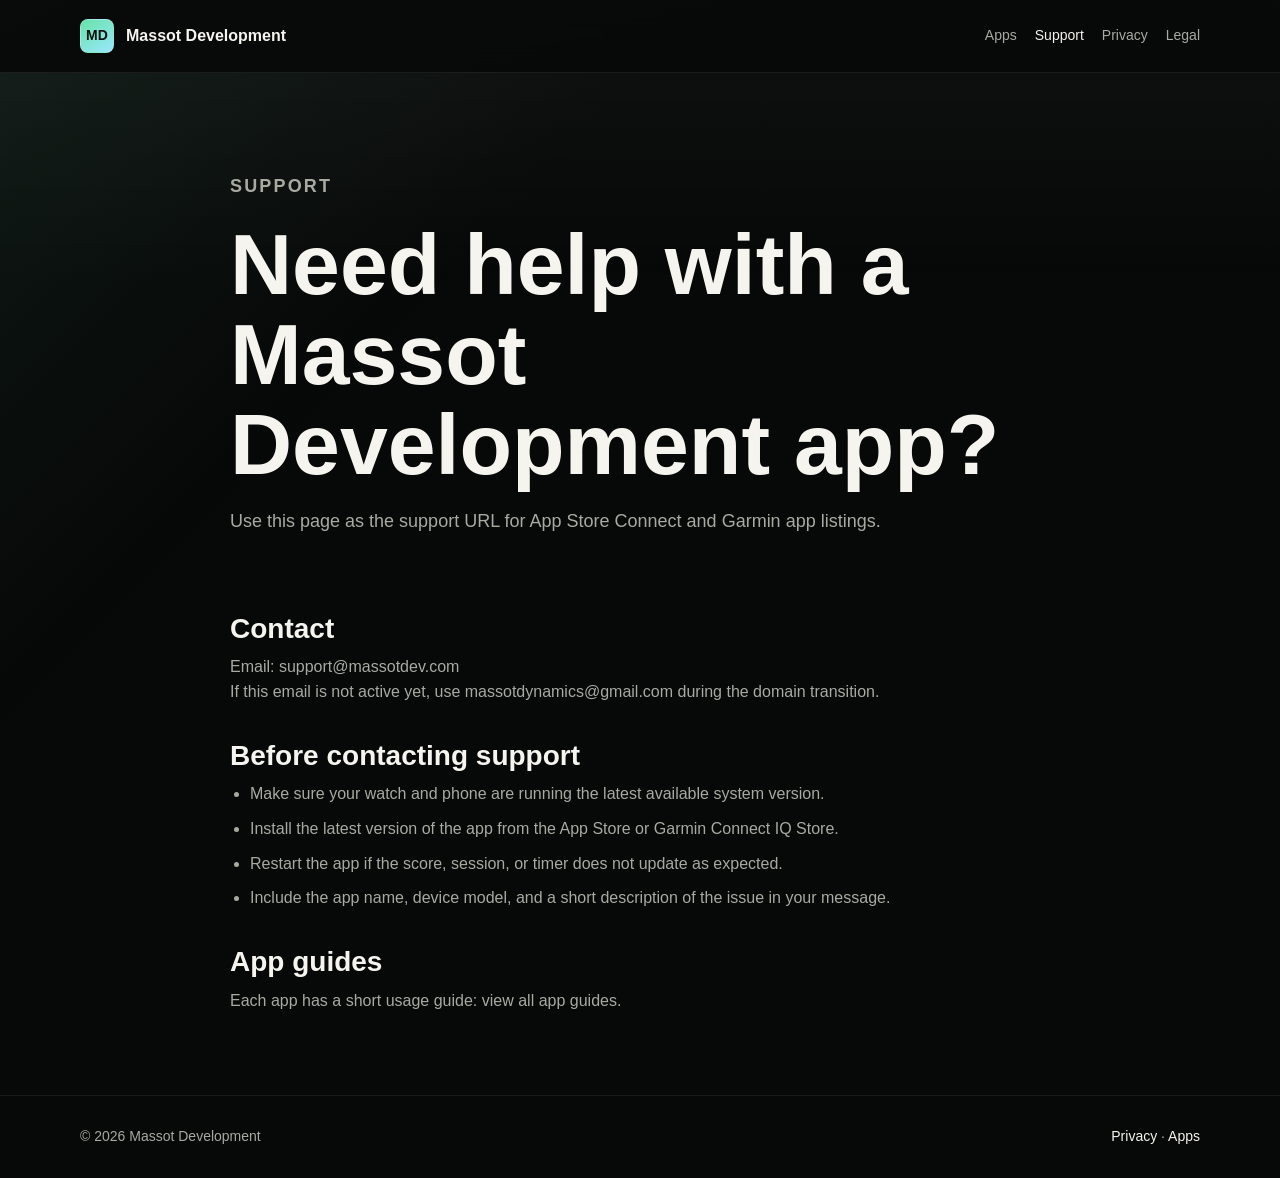
==== support.html @ 5ced01f3 "Add support page" ====
<!doctype html>
<html lang="en">
<head>
  <meta charset="utf-8">
  <meta name="viewport" content="width=device-width, initial-scale=1">
  <title>Support - Massot Development</title>
  <meta name="description" content="Support for Massot Development apps.">
  <link rel="stylesheet" href="/styles.css">
</head>
<body>
  <div class="page">
    <header class="header">
      <nav class="nav" aria-label="Main navigation">
        <a class="brand" href="/"><span class="brand-mark">MD</span><span>Massot Development</span></a>
        <div class="nav-links">
          <a href="/apps.html">Apps</a>
          <a aria-current="page" href="/support.html">Support</a>
          <a href="/privacy.html">Privacy</a>
          <a href="/legal.html">Legal</a>
        </div>
      </nav>
    </header>

    <main class="shell legal">
      <div class="page-title">
        <p class="kicker">Support</p>
        <h1>Need help with a Massot Development app?</h1>
        <p>Use this page as the support URL for App Store Connect and Garmin app listings.</p>
      </div>

      <h2>Contact</h2>
      <p>Email: <a href="mailto:support@massotdev.com">support@massotdev.com</a></p>
      <p>If this email is not active yet, use <a href="mailto:massotdynamics@gmail.com">massotdynamics@gmail.com</a> during the domain transition.</p>

      <h2>Before contacting support</h2>
      <ul class="list">
        <li>Make sure your watch and phone are running the latest available system version.</li>
        <li>Install the latest version of the app from the App Store or Garmin Connect IQ Store.</li>
        <li>Restart the app if the score, session, or timer does not update as expected.</li>
        <li>Include the app name, device model, and a short description of the issue in your message.</li>
      </ul>

      <h2>App guides</h2>
      <p>Each app has a short usage guide: <a href="/apps.html">view all app guides</a>.</p>
    </main>

    <footer class="footer"><div class="footer-inner"><span>© 2026 Massot Development</span><span><a href="/privacy.html">Privacy</a> · <a href="/apps.html">Apps</a></span></div></footer>
  </div>
</body>
</html>
---- styles.css ----
:root {
  color-scheme: dark;
  --bg: #070808;
  --panel: #101312;
  --panel-2: #151817;
  --text: #f5f4ee;
  --muted: #a8aaa2;
  --line: #2a2f2b;
  --accent: #66e3a6;
  --accent-2: #9be7ff;
  --warn: #ffc56d;
  --radius: 8px;
}

* {
  box-sizing: border-box;
}

html {
  scroll-behavior: smooth;
}

body {
  margin: 0;
  background: var(--bg);
  color: var(--text);
  font-family: -apple-system, BlinkMacSystemFont, "Segoe UI", Roboto, Helvetica, Arial, sans-serif;
  line-height: 1.55;
}

body::before {
  content: "";
  position: fixed;
  inset: 0;
  pointer-events: none;
  background:
    linear-gradient(135deg, rgba(102, 227, 166, 0.08), transparent 34%),
    linear-gradient(180deg, rgba(255, 255, 255, 0.04), transparent 32%);
}

a {
  color: inherit;
  text-decoration: none;
}

p {
  margin: 0;
}

.page {
  min-height: 100vh;
  position: relative;
}

.header {
  position: sticky;
  top: 0;
  z-index: 10;
  border-bottom: 1px solid rgba(255, 255, 255, 0.08);
  background: rgba(7, 8, 8, 0.88);
  backdrop-filter: blur(16px);
}

.nav {
  width: min(1120px, calc(100% - 32px));
  margin: 0 auto;
  min-height: 72px;
  display: flex;
  align-items: center;
  justify-content: space-between;
  gap: 24px;
}

.brand {
  display: inline-flex;
  align-items: center;
  gap: 12px;
  font-weight: 700;
  letter-spacing: 0;
}

.brand-mark {
  width: 34px;
  height: 34px;
  border: 1px solid rgba(255, 255, 255, 0.16);
  border-radius: 8px;
  display: grid;
  place-items: center;
  color: #08100d;
  background: linear-gradient(145deg, var(--accent), var(--accent-2));
  font-size: 14px;
  font-weight: 800;
}

.nav-links {
  display: flex;
  align-items: center;
  gap: 18px;
  color: var(--muted);
  font-size: 14px;
}

.nav-links a:hover,
.nav-links a[aria-current="page"] {
  color: var(--text);
}

.shell {
  width: min(1120px, calc(100% - 32px));
  margin: 0 auto;
}

.hero {
  min-height: calc(100vh - 72px);
  display: grid;
  grid-template-columns: minmax(0, 1.05fr) minmax(300px, 0.75fr);
  align-items: center;
  gap: 56px;
  padding: 64px 0 48px;
}

.kicker {
  color: var(--accent);
  font-size: 13px;
  font-weight: 700;
  letter-spacing: 0.12em;
  text-transform: uppercase;
  margin-bottom: 18px;
}

h1,
h2,
h3 {
  line-height: 1.05;
  margin: 0;
  letter-spacing: 0;
}

h1 {
  max-width: 780px;
  font-size: clamp(42px, 8vw, 86px);
}

h2 {
  font-size: clamp(30px, 4vw, 48px);
}

h3 {
  font-size: 22px;
}

.lead {
  max-width: 650px;
  margin-top: 24px;
  color: var(--muted);
  font-size: 19px;
}

.actions {
  display: flex;
  flex-wrap: wrap;
  gap: 12px;
  margin-top: 34px;
}

.button {
  min-height: 46px;
  display: inline-flex;
  align-items: center;
  justify-content: center;
  border-radius: 8px;
  padding: 0 18px;
  font-weight: 700;
  border: 1px solid rgba(255, 255, 255, 0.16);
  background: var(--text);
  color: #07100b;
}

.button.secondary {
  background: transparent;
  color: var(--text);
}

.device-board {
  min-height: 520px;
  display: grid;
  place-items: center;
}

.watch-stack {
  width: min(360px, 100%);
  aspect-ratio: 0.72;
  position: relative;
}

.watch,
.phone {
  position: absolute;
  border: 1px solid rgba(255, 255, 255, 0.14);
  background: #0c0f0e;
  box-shadow: 0 24px 80px rgba(0, 0, 0, 0.5);
}

.watch {
  width: 68%;
  aspect-ratio: 0.78;
  border-radius: 42px;
  left: 0;
  top: 42px;
  padding: 18px;
}

.phone {
  width: 48%;
  aspect-ratio: 0.48;
  border-radius: 34px;
  right: 0;
  bottom: 0;
  padding: 14px;
}

.screen {
  width: 100%;
  height: 100%;
  border-radius: 28px;
  background: linear-gradient(160deg, #0f1412, #18221d);
  border: 1px solid rgba(255, 255, 255, 0.08);
  padding: 18px;
  display: flex;
  flex-direction: column;
  justify-content: space-between;
}

.phone .screen {
  border-radius: 24px;
  padding: 16px 12px;
}

.score {
  font-size: 56px;
  font-weight: 800;
  line-height: 1;
}

.micro-label {
  color: var(--muted);
  font-size: 12px;
  text-transform: uppercase;
  letter-spacing: 0.1em;
}

.stat-row {
  display: flex;
  justify-content: space-between;
  gap: 10px;
  color: var(--accent);
  font-weight: 800;
}

section {
  padding: 72px 0;
  border-top: 1px solid rgba(255, 255, 255, 0.08);
}

.section-head {
  max-width: 720px;
  margin-bottom: 32px;
}

.section-head p {
  margin-top: 14px;
  color: var(--muted);
  font-size: 17px;
}

.grid {
  display: grid;
  grid-template-columns: repeat(4, minmax(0, 1fr));
  gap: 16px;
}

.card {
  min-height: 230px;
  border: 1px solid var(--line);
  border-radius: var(--radius);
  background: rgba(16, 19, 18, 0.72);
  padding: 22px;
  display: flex;
  flex-direction: column;
  justify-content: space-between;
}

.card p,
.text-block p,
.legal p,
.legal li {
  color: var(--muted);
}

.app-icon {
  width: 44px;
  height: 44px;
  border-radius: 8px;
  display: grid;
  place-items: center;
  color: #07100b;
  font-weight: 900;
  background: linear-gradient(145deg, var(--accent), var(--warn));
  margin-bottom: 24px;
}

.card-link {
  margin-top: 22px;
  color: var(--accent);
  font-weight: 700;
}

.two-col {
  display: grid;
  grid-template-columns: 0.9fr 1.1fr;
  gap: 42px;
  align-items: start;
}

.text-block {
  display: grid;
  gap: 18px;
}

.list {
  margin: 0;
  padding-left: 20px;
  color: var(--muted);
}

.list li + li {
  margin-top: 10px;
}

.page-title {
  padding: 82px 0 42px;
}

.page-title p {
  max-width: 760px;
  margin-top: 18px;
  color: var(--muted);
  font-size: 18px;
}

.legal {
  max-width: 820px;
  padding-bottom: 82px;
}

.legal h2 {
  font-size: 28px;
  margin-top: 36px;
  margin-bottom: 12px;
}

.legal ul {
  margin-top: 12px;
}

.footer {
  border-top: 1px solid rgba(255, 255, 255, 0.08);
  color: var(--muted);
  padding: 30px 0;
}

.footer-inner {
  width: min(1120px, calc(100% - 32px));
  margin: 0 auto;
  display: flex;
  justify-content: space-between;
  gap: 18px;
  flex-wrap: wrap;
  font-size: 14px;
}

.footer a {
  color: var(--text);
}

@media (max-width: 900px) {
  .hero,
  .two-col {
    grid-template-columns: 1fr;
  }

  .hero {
    min-height: auto;
    padding-top: 56px;
  }

  .device-board {
    min-height: 420px;
  }

  .grid {
    grid-template-columns: repeat(2, minmax(0, 1fr));
  }
}

@media (max-width: 640px) {
  .nav {
    align-items: flex-start;
    flex-direction: column;
    padding: 16px 0;
    gap: 14px;
  }

  .nav-links {
    width: 100%;
    overflow-x: auto;
    padding-bottom: 4px;
  }

  h1 {
    font-size: 44px;
  }

  .lead {
    font-size: 17px;
  }

  .grid {
    grid-template-columns: 1fr;
  }

  section {
    padding: 52px 0;
  }
}
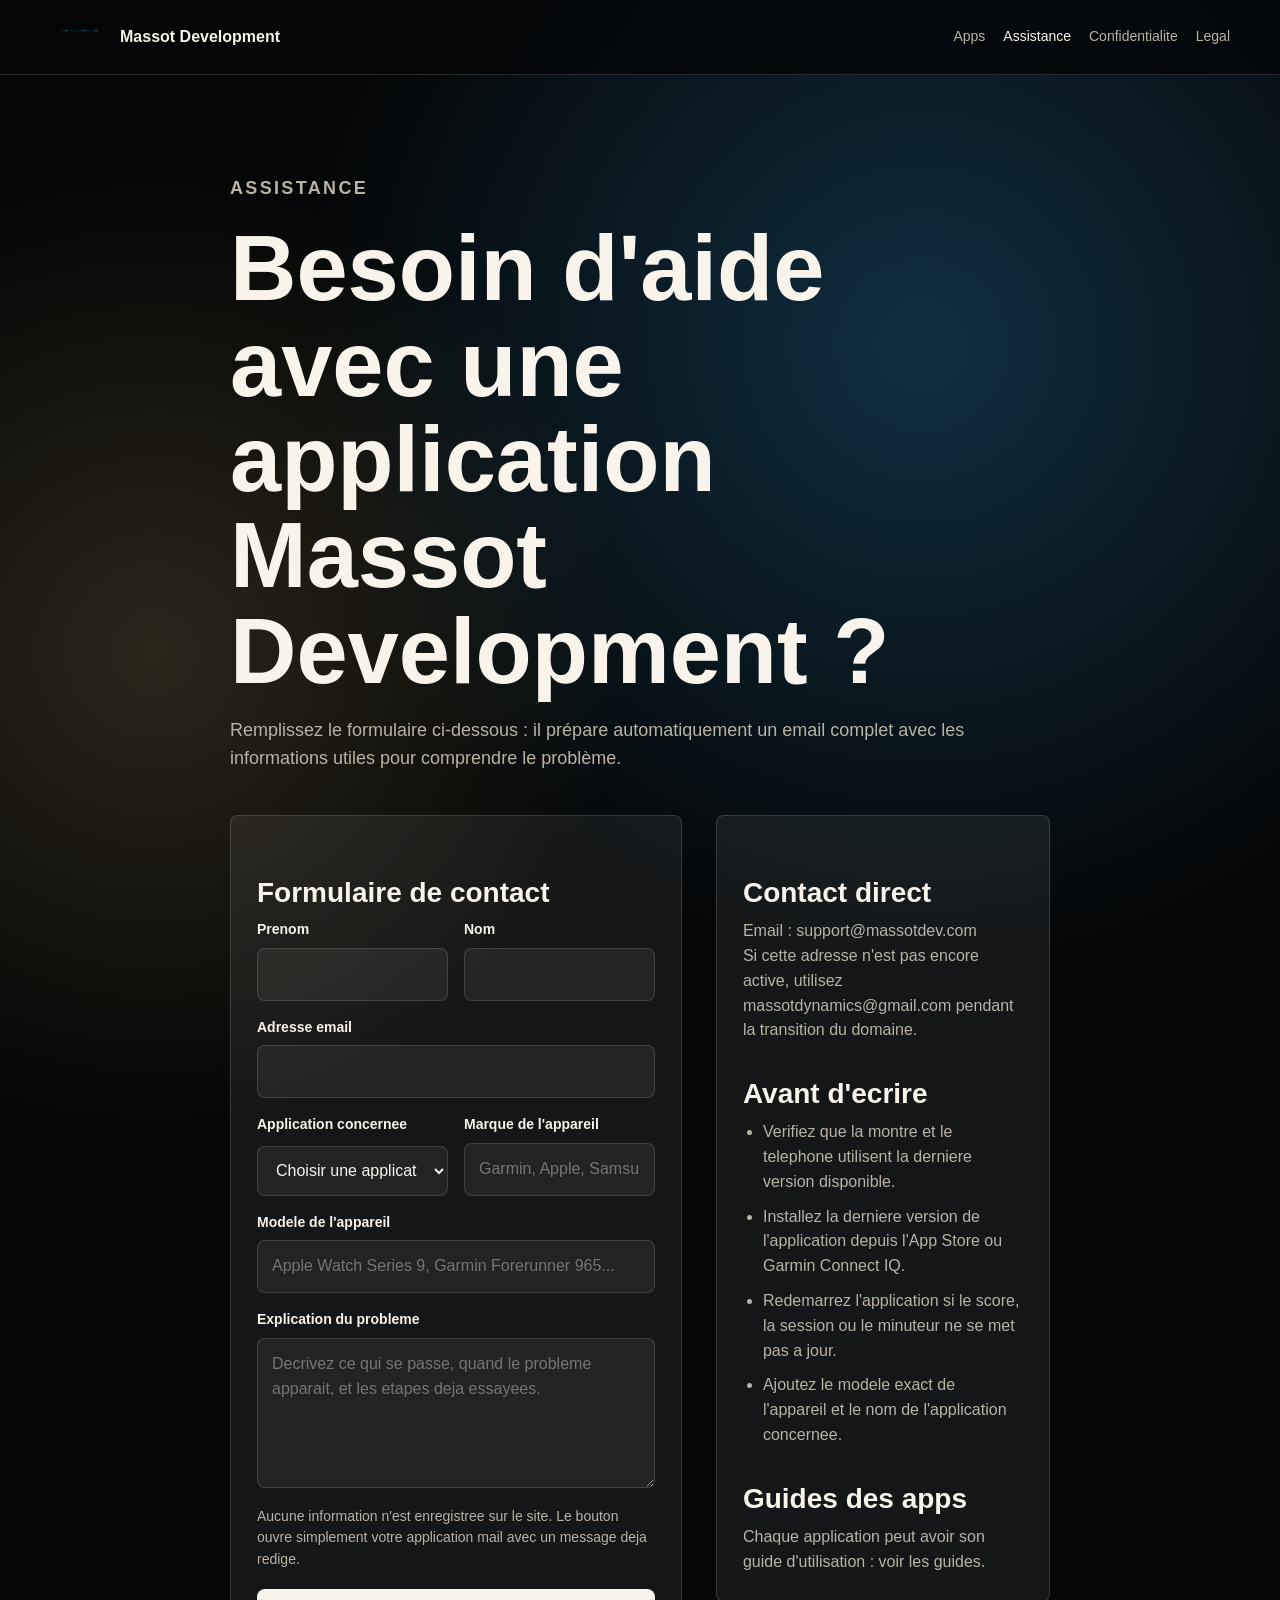
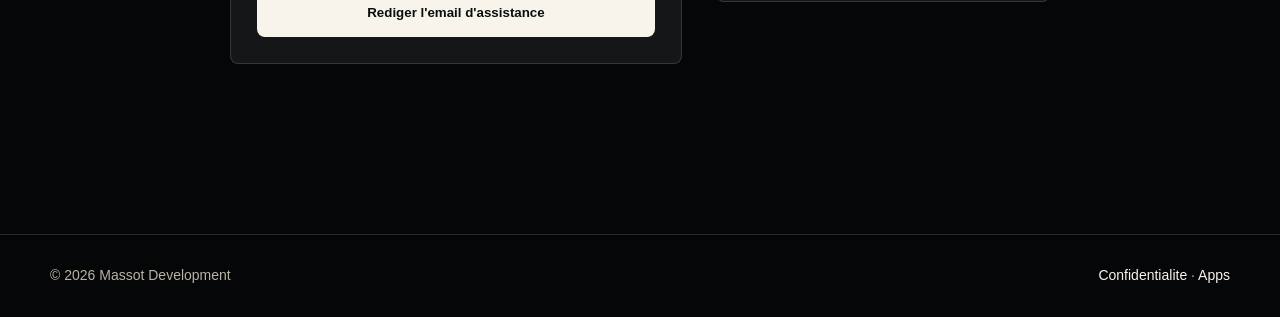
==== commit 02fc3fef: "Add support contact form" ====
--- a/support.html
+++ b/support.html
@@ -1,21 +1,39 @@
 <!doctype html>
-<html lang="en">
+<html lang="fr">
 <head>
   <meta charset="utf-8">
   <meta name="viewport" content="width=device-width, initial-scale=1">
-  <title>Support - Massot Development</title>
-  <meta name="description" content="Support for Massot Development apps.">
+  <title>Assistance - Massot Development</title>
+  <meta name="description" content="Assistance pour les applications Massot Development.">
   <link rel="stylesheet" href="/styles.css">
+  <style>
+    .support-layout { display: grid; grid-template-columns: minmax(0, 1.15fr) minmax(280px, .85fr); gap: 34px; align-items: start; padding-bottom: 88px; }
+    .support-card { border: 1px solid var(--line); border-radius: var(--radius); background: var(--panel); padding: 26px; }
+    .support-form { display: grid; gap: 18px; }
+    .form-grid { display: grid; grid-template-columns: repeat(2, minmax(0, 1fr)); gap: 16px; }
+    .form-field { display: grid; gap: 7px; }
+    .form-field.full { grid-column: 1 / -1; }
+    .form-field label { color: var(--text); font-size: 14px; font-weight: 800; }
+    .form-field input, .form-field select, .form-field textarea { width: 100%; border: 1px solid var(--line); border-radius: 8px; background: rgba(255,255,255,.06); color: var(--text); font: inherit; padding: 13px 14px; outline: none; }
+    .form-field select option { color: #111; }
+    .form-field textarea { min-height: 150px; resize: vertical; }
+    .form-field input:focus, .form-field select:focus, .form-field textarea:focus { border-color: var(--gold); box-shadow: 0 0 0 3px rgba(212,180,107,.18); }
+    .form-note { color: var(--muted); font-size: 14px; }
+    .generated-mail { display: none; margin-top: 18px; border: 1px solid var(--line); border-radius: 8px; background: rgba(255,255,255,.045); padding: 16px; }
+    .generated-mail.is-visible { display: block; }
+    .generated-mail textarea { width: 100%; min-height: 180px; margin-top: 10px; border: 1px solid var(--line); border-radius: 8px; background: rgba(0,0,0,.22); color: var(--text); font: inherit; padding: 12px; }
+    @media (max-width: 860px) { .support-layout, .form-grid { grid-template-columns: 1fr; } .form-field.full { grid-column: auto; } }
+  </style>
 </head>
 <body>
   <div class="page">
     <header class="header">
-      <nav class="nav" aria-label="Main navigation">
+      <nav class="nav" aria-label="Navigation principale">
         <a class="brand" href="/"><span class="brand-mark">MD</span><span>Massot Development</span></a>
         <div class="nav-links">
           <a href="/apps.html">Apps</a>
-          <a aria-current="page" href="/support.html">Support</a>
-          <a href="/privacy.html">Privacy</a>
+          <a aria-current="page" href="/support.html">Assistance</a>
+          <a href="/privacy.html">Confidentialite</a>
           <a href="/legal.html">Legal</a>
         </div>
       </nav>
@@ -23,28 +41,127 @@
 
     <main class="shell legal">
       <div class="page-title">
-        <p class="kicker">Support</p>
-        <h1>Need help with a Massot Development app?</h1>
-        <p>Use this page as the support URL for App Store Connect and Garmin app listings.</p>
+        <p class="kicker">Assistance</p>
+        <h1>Besoin d'aide avec une application Massot Development ?</h1>
+        <p>Remplissez le formulaire ci-dessous : il prépare automatiquement un email complet avec les informations utiles pour comprendre le problème.</p>
       </div>
 
-      <h2>Contact</h2>
-      <p>Email: <a href="mailto:support@massotdev.com">support@massotdev.com</a></p>
-      <p>If this email is not active yet, use <a href="mailto:massotdynamics@gmail.com">massotdynamics@gmail.com</a> during the domain transition.</p>
+      <div class="support-layout">
+        <section class="support-card" aria-labelledby="contact-form-title">
+          <h2 id="contact-form-title">Formulaire de contact</h2>
+          <form class="support-form" id="support-form">
+            <div class="form-grid">
+              <div class="form-field">
+                <label for="first-name">Prenom</label>
+                <input id="first-name" name="firstName" autocomplete="given-name" required>
+              </div>
+              <div class="form-field">
+                <label for="last-name">Nom</label>
+                <input id="last-name" name="lastName" autocomplete="family-name" required>
+              </div>
+              <div class="form-field full">
+                <label for="email">Adresse email</label>
+                <input id="email" name="email" type="email" autocomplete="email" required>
+              </div>
+              <div class="form-field">
+                <label for="app-name">Application concernee</label>
+                <select id="app-name" name="appName" required>
+                  <option value="">Choisir une application</option>
+                  <option>Padel Score</option>
+                  <option>Score</option>
+                  <option>Serenity</option>
+                  <option>Hyrox Partner</option>
+                  <option>Autre application Massot Development</option>
+                </select>
+              </div>
+              <div class="form-field">
+                <label for="device-brand">Marque de l'appareil</label>
+                <input id="device-brand" name="deviceBrand" placeholder="Garmin, Apple, Samsung..." required>
+              </div>
+              <div class="form-field full">
+                <label for="device-model">Modele de l'appareil</label>
+                <input id="device-model" name="deviceModel" placeholder="Apple Watch Series 9, Garmin Forerunner 965..." required>
+              </div>
+              <div class="form-field full">
+                <label for="issue">Explication du probleme</label>
+                <textarea id="issue" name="issue" placeholder="Decrivez ce qui se passe, quand le probleme apparait, et les etapes deja essayees." required></textarea>
+              </div>
+            </div>
+            <p class="form-note">Aucune information n'est enregistree sur le site. Le bouton ouvre simplement votre application mail avec un message deja redige.</p>
+            <button class="button primary" type="submit">Rediger l'email d'assistance</button>
+          </form>
 
-      <h2>Before contacting support</h2>
-      <ul class="list">
-        <li>Make sure your watch and phone are running the latest available system version.</li>
-        <li>Install the latest version of the app from the App Store or Garmin Connect IQ Store.</li>
-        <li>Restart the app if the score, session, or timer does not update as expected.</li>
-        <li>Include the app name, device model, and a short description of the issue in your message.</li>
-      </ul>
+          <div class="generated-mail" id="generated-mail" aria-live="polite">
+            <strong>Email prepare</strong>
+            <p class="form-note">Si votre application mail ne s'ouvre pas automatiquement, copiez le texte ci-dessous et envoyez-le a support@massotdev.com.</p>
+            <textarea id="generated-body" readonly></textarea>
+          </div>
+        </section>
 
-      <h2>App guides</h2>
-      <p>Each app has a short usage guide: <a href="/apps.html">view all app guides</a>.</p>
+        <aside class="support-card">
+          <h2>Contact direct</h2>
+          <p>Email : <a href="mailto:support@massotdev.com">support@massotdev.com</a></p>
+          <p>Si cette adresse n'est pas encore active, utilisez <a href="mailto:massotdynamics@gmail.com">massotdynamics@gmail.com</a> pendant la transition du domaine.</p>
+
+          <h2>Avant d'ecrire</h2>
+          <ul class="list">
+            <li>Verifiez que la montre et le telephone utilisent la derniere version disponible.</li>
+            <li>Installez la derniere version de l'application depuis l'App Store ou Garmin Connect IQ.</li>
+            <li>Redemarrez l'application si le score, la session ou le minuteur ne se met pas a jour.</li>
+            <li>Ajoutez le modele exact de l'appareil et le nom de l'application concernee.</li>
+          </ul>
+
+          <h2>Guides des apps</h2>
+          <p>Chaque application peut avoir son guide d'utilisation : <a href="/apps.html">voir les guides</a>.</p>
+        </aside>
+      </div>
     </main>
 
-    <footer class="footer"><div class="footer-inner"><span>© 2026 Massot Development</span><span><a href="/privacy.html">Privacy</a> · <a href="/apps.html">Apps</a></span></div></footer>
+    <footer class="footer"><div class="footer-inner"><span>© 2026 Massot Development</span><span><a href="/privacy.html">Confidentialite</a> · <a href="/apps.html">Apps</a></span></div></footer>
   </div>
+
+  <script>
+    const form = document.getElementById('support-form');
+    const generatedMail = document.getElementById('generated-mail');
+    const generatedBody = document.getElementById('generated-body');
+
+    form.addEventListener('submit', (event) => {
+      event.preventDefault();
+      const data = new FormData(form);
+      const firstName = data.get('firstName').trim();
+      const lastName = data.get('lastName').trim();
+      const email = data.get('email').trim();
+      const appName = data.get('appName').trim();
+      const deviceBrand = data.get('deviceBrand').trim();
+      const deviceModel = data.get('deviceModel').trim();
+      const issue = data.get('issue').trim();
+
+      const subject = `Demande d'assistance - ${appName} - ${deviceBrand} ${deviceModel}`;
+      const body = [
+        'Bonjour Massot Development,',
+        '',
+        "Je vous contacte au sujet d'un probleme rencontre avec une application.",
+        '',
+        `Prenom : ${firstName}`,
+        `Nom : ${lastName}`,
+        `Adresse email : ${email}`,
+        `Application concernee : ${appName}`,
+        `Marque de l'appareil : ${deviceBrand}`,
+        `Modele de l'appareil : ${deviceModel}`,
+        '',
+        'Explication du probleme :',
+        issue,
+        '',
+        'Merci par avance pour votre aide.',
+        `${firstName} ${lastName}`
+      ].join('\n');
+
+      generatedBody.value = body;
+      generatedMail.classList.add('is-visible');
+
+      const mailto = `mailto:support@massotdev.com?subject=${encodeURIComponent(subject)}&body=${encodeURIComponent(body)}`;
+      window.location.href = mailto;
+    });
+  </script>
 </body>
 </html>
--- a/styles.css
+++ b/styles.css
@@ -1,435 +1,95 @@
 :root {
   color-scheme: dark;
-  --bg: #070808;
-  --panel: #101312;
-  --panel-2: #151817;
-  --text: #f5f4ee;
-  --muted: #a8aaa2;
-  --line: #2a2f2b;
-  --accent: #66e3a6;
-  --accent-2: #9be7ff;
-  --warn: #ffc56d;
+  --bg: #050607;
+  --bg-soft: #0c1114;
+  --panel: rgba(255, 255, 255, 0.065);
+  --panel-strong: rgba(255, 255, 255, 0.11);
+  --text: #f8f4eb;
+  --muted: #b9b3a6;
+  --line: rgba(255, 255, 255, 0.14);
+  --gold: #d4b46b;
+  --gold-soft: #f2dfaa;
+  --blue: #103552;
+  --blue-soft: #1a5574;
   --radius: 8px;
+  --logo: url("[data-uri]");
 }
-
-* {
-  box-sizing: border-box;
-}
-
-html {
-  scroll-behavior: smooth;
-}
-
+* { box-sizing: border-box; }
+html { scroll-behavior: smooth; }
 body {
   margin: 0;
-  background: var(--bg);
+  background: radial-gradient(circle at 72% 18%, rgba(25, 83, 116, .52), transparent 34%), radial-gradient(circle at 12% 34%, rgba(212, 180, 107, .18), transparent 28%), var(--bg);
   color: var(--text);
   font-family: -apple-system, BlinkMacSystemFont, "Segoe UI", Roboto, Helvetica, Arial, sans-serif;
   line-height: 1.55;
+  overflow-x: hidden;
 }
-
-body::before {
-  content: "";
-  position: fixed;
-  inset: 0;
-  pointer-events: none;
-  background:
-    linear-gradient(135deg, rgba(102, 227, 166, 0.08), transparent 34%),
-    linear-gradient(180deg, rgba(255, 255, 255, 0.04), transparent 32%);
-}
-
-a {
-  color: inherit;
-  text-decoration: none;
-}
-
-p {
-  margin: 0;
-}
-
-.page {
-  min-height: 100vh;
-  position: relative;
-}
-
-.header {
-  position: sticky;
-  top: 0;
-  z-index: 10;
-  border-bottom: 1px solid rgba(255, 255, 255, 0.08);
-  background: rgba(7, 8, 8, 0.88);
-  backdrop-filter: blur(16px);
-}
-
-.nav {
-  width: min(1120px, calc(100% - 32px));
-  margin: 0 auto;
-  min-height: 72px;
-  display: flex;
-  align-items: center;
-  justify-content: space-between;
-  gap: 24px;
-}
-
-.brand {
-  display: inline-flex;
-  align-items: center;
-  gap: 12px;
-  font-weight: 700;
-  letter-spacing: 0;
-}
-
-.brand-mark {
-  width: 34px;
-  height: 34px;
-  border: 1px solid rgba(255, 255, 255, 0.16);
-  border-radius: 8px;
-  display: grid;
-  place-items: center;
-  color: #08100d;
-  background: linear-gradient(145deg, var(--accent), var(--accent-2));
-  font-size: 14px;
-  font-weight: 800;
-}
-
-.nav-links {
-  display: flex;
-  align-items: center;
-  gap: 18px;
-  color: var(--muted);
-  font-size: 14px;
-}
-
-.nav-links a:hover,
-.nav-links a[aria-current="page"] {
-  color: var(--text);
-}
-
-.shell {
-  width: min(1120px, calc(100% - 32px));
-  margin: 0 auto;
-}
-
-.hero {
-  min-height: calc(100vh - 72px);
-  display: grid;
-  grid-template-columns: minmax(0, 1.05fr) minmax(300px, 0.75fr);
-  align-items: center;
-  gap: 56px;
-  padding: 64px 0 48px;
-}
-
-.kicker {
-  color: var(--accent);
-  font-size: 13px;
-  font-weight: 700;
-  letter-spacing: 0.12em;
-  text-transform: uppercase;
-  margin-bottom: 18px;
-}
-
-h1,
-h2,
-h3 {
-  line-height: 1.05;
-  margin: 0;
-  letter-spacing: 0;
-}
-
-h1 {
-  max-width: 780px;
-  font-size: clamp(42px, 8vw, 86px);
-}
-
-h2 {
-  font-size: clamp(30px, 4vw, 48px);
-}
-
-h3 {
-  font-size: 22px;
-}
-
-.lead {
-  max-width: 650px;
-  margin-top: 24px;
-  color: var(--muted);
-  font-size: 19px;
-}
-
-.actions {
-  display: flex;
-  flex-wrap: wrap;
-  gap: 12px;
-  margin-top: 34px;
-}
-
-.button {
-  min-height: 46px;
-  display: inline-flex;
-  align-items: center;
-  justify-content: center;
-  border-radius: 8px;
-  padding: 0 18px;
-  font-weight: 700;
-  border: 1px solid rgba(255, 255, 255, 0.16);
-  background: var(--text);
-  color: #07100b;
-}
-
-.button.secondary {
-  background: transparent;
-  color: var(--text);
-}
-
-.device-board {
-  min-height: 520px;
-  display: grid;
-  place-items: center;
-}
-
-.watch-stack {
-  width: min(360px, 100%);
-  aspect-ratio: 0.72;
-  position: relative;
-}
-
-.watch,
-.phone {
-  position: absolute;
-  border: 1px solid rgba(255, 255, 255, 0.14);
-  background: #0c0f0e;
-  box-shadow: 0 24px 80px rgba(0, 0, 0, 0.5);
-}
-
-.watch {
-  width: 68%;
-  aspect-ratio: 0.78;
-  border-radius: 42px;
-  left: 0;
-  top: 42px;
-  padding: 18px;
-}
-
-.phone {
-  width: 48%;
-  aspect-ratio: 0.48;
-  border-radius: 34px;
-  right: 0;
-  bottom: 0;
-  padding: 14px;
-}
-
-.screen {
-  width: 100%;
-  height: 100%;
-  border-radius: 28px;
-  background: linear-gradient(160deg, #0f1412, #18221d);
-  border: 1px solid rgba(255, 255, 255, 0.08);
-  padding: 18px;
-  display: flex;
-  flex-direction: column;
-  justify-content: space-between;
-}
-
-.phone .screen {
-  border-radius: 24px;
-  padding: 16px 12px;
-}
-
-.score {
-  font-size: 56px;
-  font-weight: 800;
-  line-height: 1;
-}
-
-.micro-label {
-  color: var(--muted);
-  font-size: 12px;
-  text-transform: uppercase;
-  letter-spacing: 0.1em;
-}
-
-.stat-row {
-  display: flex;
-  justify-content: space-between;
-  gap: 10px;
-  color: var(--accent);
-  font-weight: 800;
-}
-
-section {
-  padding: 72px 0;
-  border-top: 1px solid rgba(255, 255, 255, 0.08);
-}
-
-.section-head {
-  max-width: 720px;
-  margin-bottom: 32px;
-}
-
-.section-head p {
-  margin-top: 14px;
-  color: var(--muted);
-  font-size: 17px;
-}
-
-.grid {
-  display: grid;
-  grid-template-columns: repeat(4, minmax(0, 1fr));
-  gap: 16px;
-}
-
-.card {
-  min-height: 230px;
-  border: 1px solid var(--line);
-  border-radius: var(--radius);
-  background: rgba(16, 19, 18, 0.72);
-  padding: 22px;
-  display: flex;
-  flex-direction: column;
-  justify-content: space-between;
-}
-
-.card p,
-.text-block p,
-.legal p,
-.legal li {
-  color: var(--muted);
-}
-
-.app-icon {
-  width: 44px;
-  height: 44px;
-  border-radius: 8px;
-  display: grid;
-  place-items: center;
-  color: #07100b;
-  font-weight: 900;
-  background: linear-gradient(145deg, var(--accent), var(--warn));
-  margin-bottom: 24px;
-}
-
-.card-link {
-  margin-top: 22px;
-  color: var(--accent);
-  font-weight: 700;
-}
-
-.two-col {
-  display: grid;
-  grid-template-columns: 0.9fr 1.1fr;
-  gap: 42px;
-  align-items: start;
-}
-
-.text-block {
-  display: grid;
-  gap: 18px;
-}
-
-.list {
-  margin: 0;
-  padding-left: 20px;
-  color: var(--muted);
-}
-
-.list li + li {
-  margin-top: 10px;
-}
-
-.page-title {
-  padding: 82px 0 42px;
-}
-
-.page-title p {
-  max-width: 760px;
-  margin-top: 18px;
-  color: var(--muted);
-  font-size: 18px;
-}
-
-.legal {
-  max-width: 820px;
-  padding-bottom: 82px;
-}
-
-.legal h2 {
-  font-size: 28px;
-  margin-top: 36px;
-  margin-bottom: 12px;
-}
-
-.legal ul {
-  margin-top: 12px;
-}
-
-.footer {
-  border-top: 1px solid rgba(255, 255, 255, 0.08);
-  color: var(--muted);
-  padding: 30px 0;
-}
-
-.footer-inner {
-  width: min(1120px, calc(100% - 32px));
-  margin: 0 auto;
-  display: flex;
-  justify-content: space-between;
-  gap: 18px;
-  flex-wrap: wrap;
-  font-size: 14px;
-}
-
-.footer a {
-  color: var(--text);
-}
-
-@media (max-width: 900px) {
-  .hero,
-  .two-col {
-    grid-template-columns: 1fr;
-  }
-
-  .hero {
-    min-height: auto;
-    padding-top: 56px;
-  }
-
-  .device-board {
-    min-height: 420px;
-  }
-
-  .grid {
-    grid-template-columns: repeat(2, minmax(0, 1fr));
-  }
-}
-
-@media (max-width: 640px) {
-  .nav {
-    align-items: flex-start;
-    flex-direction: column;
-    padding: 16px 0;
-    gap: 14px;
-  }
-
-  .nav-links {
-    width: 100%;
-    overflow-x: auto;
-    padding-bottom: 4px;
-  }
-
-  h1 {
-    font-size: 44px;
-  }
-
-  .lead {
-    font-size: 17px;
-  }
-
-  .grid {
-    grid-template-columns: 1fr;
-  }
-
-  section {
-    padding: 52px 0;
-  }
-}
+a { color: inherit; text-decoration: none; }
+p { margin: 0; }
+.page { min-height: 100vh; position: relative; }
+.header { position: sticky; top: 0; z-index: 20; border-bottom: 1px solid var(--line); background: rgba(5, 6, 7, .78); backdrop-filter: blur(18px); }
+.nav { width: min(1180px, calc(100% - 32px)); margin: 0 auto; min-height: 74px; display: flex; align-items: center; justify-content: space-between; gap: 22px; }
+.brand { display: inline-flex; align-items: center; gap: 12px; font-weight: 800; letter-spacing: 0; }
+.brand-mark { width: 58px; height: 38px; display: block; flex: 0 0 auto; overflow: hidden; color: transparent; font-size: 0; background: var(--logo) center / contain no-repeat; filter: drop-shadow(0 8px 18px rgba(0,0,0,.45)); }
+.nav-links { display: flex; align-items: center; gap: 18px; color: var(--muted); font-size: 14px; }
+.nav-links a:hover, .nav-links a[aria-current="page"] { color: var(--text); }
+.lang-switch { display: inline-flex; padding: 3px; border: 1px solid var(--line); border-radius: 999px; background: rgba(255,255,255,.06); }
+.lang-switch button { min-width: 38px; height: 30px; border: 0; border-radius: 999px; color: var(--muted); background: transparent; font: inherit; font-size: 12px; font-weight: 800; cursor: pointer; }
+.lang-switch button.is-active { color: #07100b; background: var(--gold-soft); }
+.shell { width: min(1180px, calc(100% - 32px)); margin: 0 auto; }
+.hero { min-height: calc(100vh - 74px); display: grid; grid-template-columns: minmax(0, 1.05fr) minmax(320px, .9fr); align-items: center; gap: 56px; padding: 72px 0 64px; }
+.hero-logo { width: min(250px, 58vw); height: auto; display: block; margin-bottom: 28px; filter: drop-shadow(0 28px 54px rgba(0,0,0,.55)); }
+.kicker { color: var(--gold); font-size: 13px; font-weight: 800; letter-spacing: .13em; text-transform: uppercase; margin-bottom: 18px; }
+h1, h2, h3 { line-height: 1.04; margin: 0; letter-spacing: 0; }
+h1 { max-width: 850px; font-size: clamp(44px, 8vw, 92px); }
+h2 { font-size: clamp(34px, 5vw, 64px); }
+h3 { font-size: 22px; }
+.lead { max-width: 690px; margin-top: 24px; color: var(--muted); font-size: 20px; }
+.actions { display: flex; flex-wrap: wrap; gap: 12px; margin-top: 34px; }
+.button { min-height: 48px; display: inline-flex; align-items: center; justify-content: center; border-radius: 8px; padding: 0 18px; font-weight: 800; border: 1px solid rgba(255,255,255,.16); background: var(--text); color: #07100b; }
+.button.secondary { background: transparent; color: var(--text); }
+.orbit { position: relative; min-height: 520px; display: grid; place-items: center; perspective: 1000px; }
+.orbit-core { width: min(330px, 76vw); aspect-ratio: 1; border: 1px solid var(--line); border-radius: 50%; display: grid; place-items: center; background: rgba(255,255,255,.045); box-shadow: inset 0 0 70px rgba(212,180,107,.12), 0 40px 120px rgba(0,0,0,.38); animation: float 6s ease-in-out infinite; }
+.orbit-core::before { content: ""; width: 58%; aspect-ratio: 1; background: var(--logo) center / contain no-repeat; filter: drop-shadow(0 18px 30px rgba(0,0,0,.45)); }
+.platform-chip { position: absolute; min-width: 118px; padding: 12px 14px; border: 1px solid var(--line); border-radius: 8px; background: rgba(10,14,17,.76); box-shadow: 0 16px 48px rgba(0,0,0,.28); color: var(--text); font-weight: 800; }
+.platform-chip span { display: block; color: var(--muted); font-size: 12px; font-weight: 600; }
+.chip-garmin { left: 0; top: 18%; }
+.chip-apple { right: 4%; top: 10%; }
+.chip-android { right: 0; bottom: 18%; }
+.chip-cross { left: 8%; bottom: 12%; }
+.section { padding: 110px 0; border-top: 1px solid var(--line); }
+.section-head { max-width: 790px; margin-bottom: 38px; }
+.section-head p { margin-top: 18px; color: var(--muted); font-size: 19px; }
+.manifesto { display: grid; grid-template-columns: repeat(3, minmax(0, 1fr)); gap: 18px; }
+.word-card { min-height: 250px; border: 1px solid var(--line); border-radius: var(--radius); background: var(--panel); padding: 26px; display: flex; flex-direction: column; justify-content: space-between; transform: translateY(28px); opacity: 0; transition: transform .8s cubic-bezier(.2,.8,.2,1), opacity .8s ease, background .35s ease; }
+.word-card.is-visible { transform: translateY(0); opacity: 1; }
+.word-card:hover { background: var(--panel-strong); }
+.word-card strong { color: var(--gold-soft); font-size: clamp(34px, 5vw, 56px); line-height: 1; }
+.word-card p { color: var(--muted); }
+.flow { display: grid; gap: 22px; }
+.flow-row { display: grid; grid-template-columns: 170px 1fr; gap: 28px; align-items: start; padding: 28px 0; border-top: 1px solid var(--line); transform: translateX(-26px); opacity: 0; transition: transform .75s ease, opacity .75s ease; }
+.flow-row.is-visible { transform: translateX(0); opacity: 1; }
+.flow-row .number { color: var(--gold); font-weight: 900; }
+.flow-row p { color: var(--muted); font-size: 18px; max-width: 760px; }
+.page-title { padding: 82px 0 42px; }
+.page-title p { max-width: 760px; margin-top: 18px; color: var(--muted); font-size: 18px; }
+.grid { display: grid; grid-template-columns: repeat(4, minmax(0, 1fr)); gap: 16px; }
+.card { min-height: 230px; border: 1px solid var(--line); border-radius: var(--radius); background: var(--panel); padding: 22px; display: flex; flex-direction: column; justify-content: space-between; }
+.card p, .text-block p, .legal p, .legal li { color: var(--muted); }
+.app-icon { width: 44px; height: 44px; border-radius: 8px; display: grid; place-items: center; color: #07100b; font-weight: 900; background: linear-gradient(145deg, var(--gold), var(--gold-soft)); margin-bottom: 24px; }
+.card-link { margin-top: 22px; color: var(--gold-soft); font-weight: 800; }
+.two-col { display: grid; grid-template-columns: .9fr 1.1fr; gap: 42px; align-items: start; }
+.text-block { display: grid; gap: 18px; }
+.list { margin: 0; padding-left: 20px; color: var(--muted); }
+.list li + li { margin-top: 10px; }
+.legal { max-width: 820px; padding-bottom: 82px; }
+.legal h2 { font-size: 28px; margin-top: 36px; margin-bottom: 12px; }
+.legal ul { margin-top: 12px; }
+.footer { border-top: 1px solid var(--line); color: var(--muted); padding: 30px 0; }
+.footer-inner { width: min(1180px, calc(100% - 32px)); margin: 0 auto; display: flex; justify-content: space-between; gap: 18px; flex-wrap: wrap; font-size: 14px; }
+.footer a { color: var(--text); }
+[data-reveal] { opacity: 0; transform: translateY(34px); transition: opacity .8s ease, transform .8s cubic-bezier(.2,.8,.2,1); }
+[data-reveal].is-visible { opacity: 1; transform: translateY(0); }
+@keyframes float { 0%,100% { transform: translateY(0) rotateX(0); } 50% { transform: translateY(-16px) rotateX(4deg); } }
+@media (max-width: 900px) { .hero, .two-col { grid-template-columns: 1fr; } .hero { min-height: auto; padding-top: 54px; } .orbit { min-height: 430px; } .manifesto { grid-template-columns: 1fr; } .grid { grid-template-columns: repeat(2, minmax(0, 1fr)); } .flow-row { grid-template-columns: 1fr; gap: 10px; } }
+@media (max-width: 680px) { .nav { align-items: flex-start; flex-direction: column; padding: 16px 0; gap: 14px; } .nav-links { width: 100%; overflow-x: auto; padding-bottom: 4px; } h1 { font-size: 44px; } .lead { font-size: 17px; } .section { padding: 76px 0; } .grid { grid-template-columns: 1fr; } .platform-chip { min-width: 104px; font-size: 14px; } .chip-garmin { left: 0; top: 8%; } .chip-apple { right: 0; top: 4%; } }
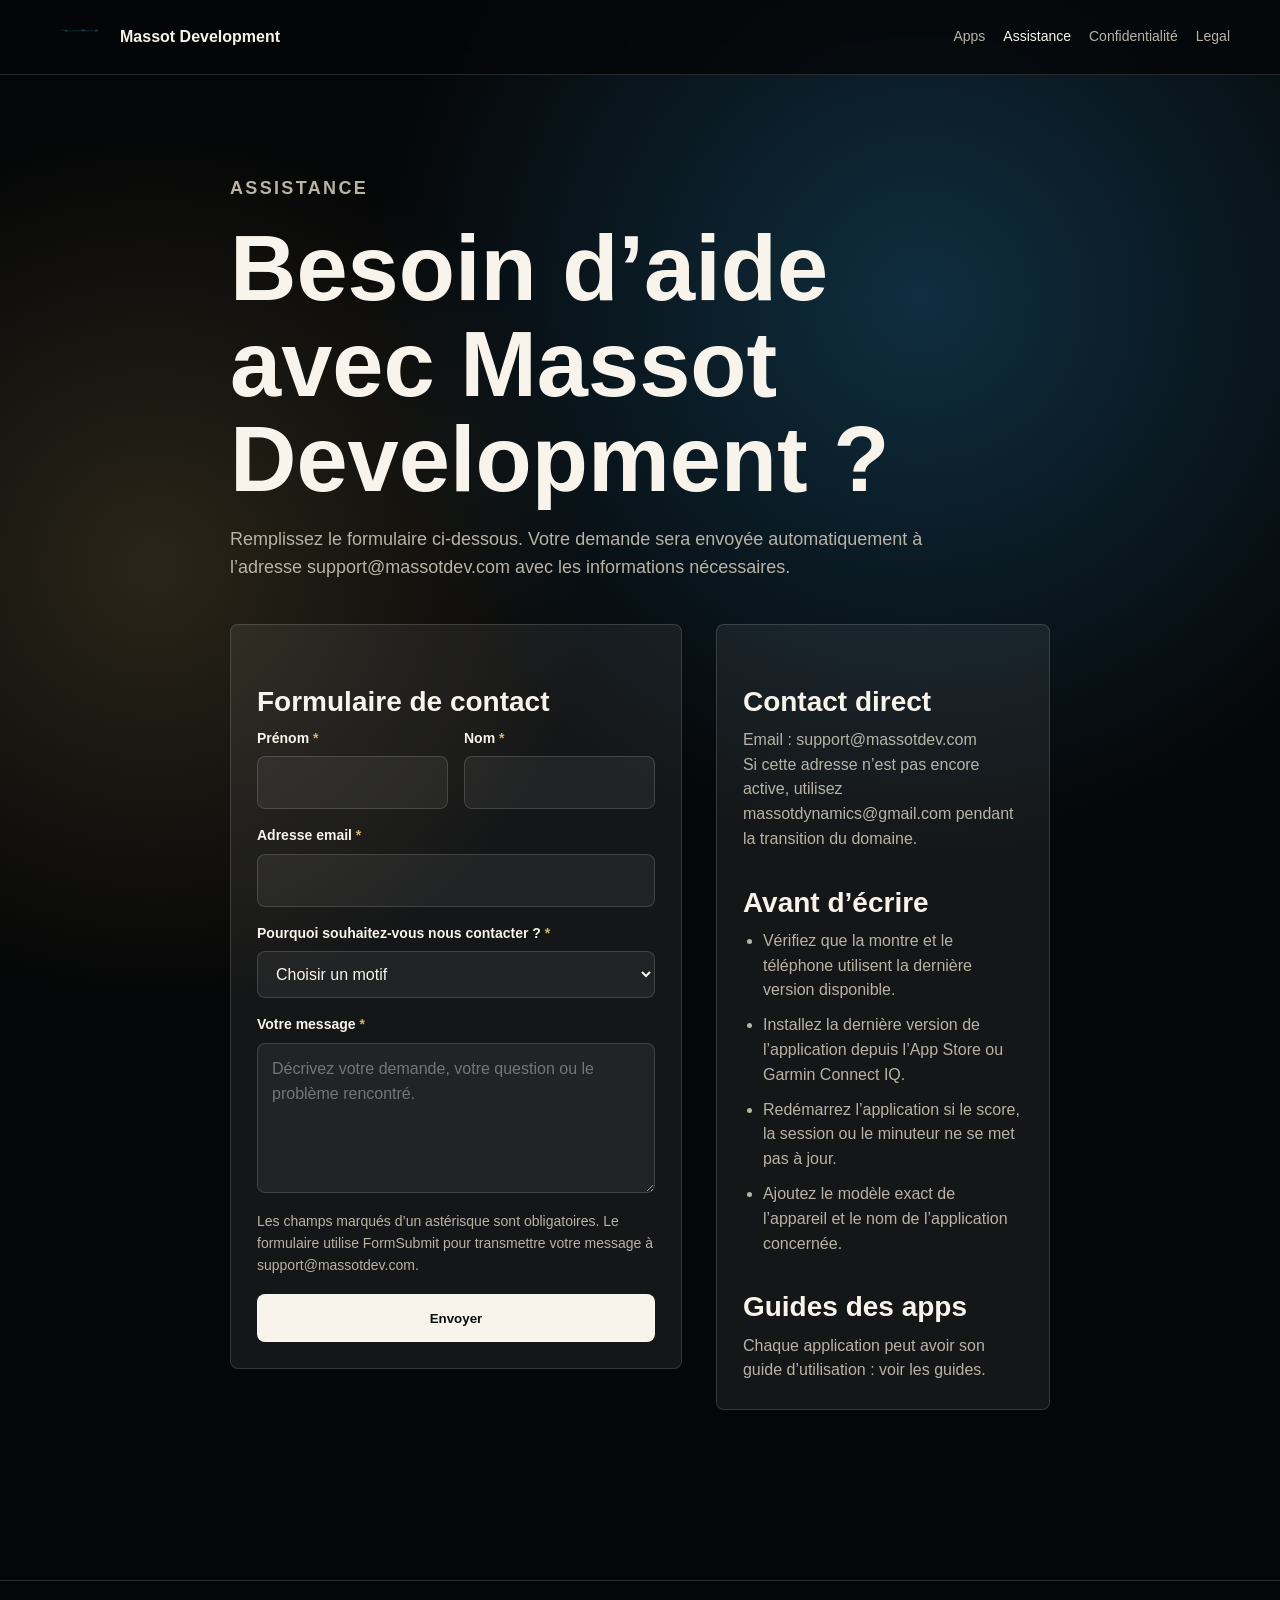
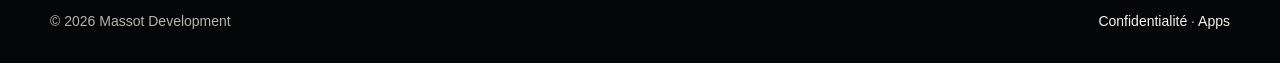
==== commit 743b9792: "Improve support form with conditional contact reasons" ====
--- a/support.html
+++ b/support.html
@@ -13,16 +13,23 @@
     .form-grid { display: grid; grid-template-columns: repeat(2, minmax(0, 1fr)); gap: 16px; }
     .form-field { display: grid; gap: 7px; }
     .form-field.full { grid-column: 1 / -1; }
-    .form-field label { color: var(--text); font-size: 14px; font-weight: 800; }
+    .form-field label, .choice-label { color: var(--text); font-size: 14px; font-weight: 800; }
+    .required { color: var(--gold); }
     .form-field input, .form-field select, .form-field textarea { width: 100%; border: 1px solid var(--line); border-radius: 8px; background: rgba(255,255,255,.06); color: var(--text); font: inherit; padding: 13px 14px; outline: none; }
     .form-field select option { color: #111; }
     .form-field textarea { min-height: 150px; resize: vertical; }
     .form-field input:focus, .form-field select:focus, .form-field textarea:focus { border-color: var(--gold); box-shadow: 0 0 0 3px rgba(212,180,107,.18); }
+    .choice-group { display: grid; gap: 9px; }
+    .device-choices { display: grid; grid-template-columns: repeat(2, minmax(0, 1fr)); gap: 12px; }
+    .device-choice { min-height: 52px; display: flex; align-items: center; justify-content: center; gap: 9px; border: 1px solid var(--line); border-radius: 8px; background: rgba(255,255,255,.06); color: var(--text); font-weight: 800; cursor: pointer; }
+    .device-choice input { width: 16px; height: 16px; accent-color: var(--gold); }
+    .conditional-fields { display: none; grid-column: 1 / -1; gap: 16px; }
+    .conditional-fields.is-visible { display: grid; }
     .form-note { color: var(--muted); font-size: 14px; }
-    .generated-mail { display: none; margin-top: 18px; border: 1px solid var(--line); border-radius: 8px; background: rgba(255,255,255,.045); padding: 16px; }
-    .generated-mail.is-visible { display: block; }
-    .generated-mail textarea { width: 100%; min-height: 180px; margin-top: 10px; border: 1px solid var(--line); border-radius: 8px; background: rgba(0,0,0,.22); color: var(--text); font: inherit; padding: 12px; }
-    @media (max-width: 860px) { .support-layout, .form-grid { grid-template-columns: 1fr; } .form-field.full { grid-column: auto; } }
+    .success-message { display: none; margin-bottom: 22px; border: 1px solid rgba(212,180,107,.42); border-radius: 8px; background: rgba(212,180,107,.12); padding: 16px; color: var(--text); }
+    .success-message.is-visible { display: block; }
+    .hidden-field { position: absolute; left: -9999px; opacity: 0; }
+    @media (max-width: 860px) { .support-layout, .form-grid, .device-choices { grid-template-columns: 1fr; } .form-field.full, .conditional-fields { grid-column: auto; } }
   </style>
 </head>
 <body>
@@ -33,7 +40,7 @@
         <div class="nav-links">
           <a href="/apps.html">Apps</a>
           <a aria-current="page" href="/support.html">Assistance</a>
-          <a href="/privacy.html">Confidentialite</a>
+          <a href="/privacy.html">Confidentialité</a>
           <a href="/legal.html">Legal</a>
         </div>
       </nav>
@@ -42,126 +49,163 @@
     <main class="shell legal">
       <div class="page-title">
         <p class="kicker">Assistance</p>
-        <h1>Besoin d'aide avec une application Massot Development ?</h1>
-        <p>Remplissez le formulaire ci-dessous : il prépare automatiquement un email complet avec les informations utiles pour comprendre le problème.</p>
+        <h1>Besoin d’aide avec Massot Development ?</h1>
+        <p>Remplissez le formulaire ci-dessous. Votre demande sera envoyée automatiquement à l’adresse support@massotdev.com avec les informations nécessaires.</p>
+      </div>
+
+      <div class="success-message" id="success-message">
+        Merci, votre message a bien été préparé pour l’envoi. Si c’est le premier message reçu via ce formulaire, une confirmation peut être demandée sur l’adresse support@massotdev.com.
       </div>
 
       <div class="support-layout">
         <section class="support-card" aria-labelledby="contact-form-title">
           <h2 id="contact-form-title">Formulaire de contact</h2>
-          <form class="support-form" id="support-form">
+          <form class="support-form" id="support-form" action="https://formsubmit.co/support@massotdev.com" method="POST">
+            <input type="hidden" name="_subject" id="email-subject" value="Nouvelle demande Massot Development">
+            <input type="hidden" name="_template" value="table">
+            <input type="hidden" name="_next" value="https://massotdev.com/support.html?sent=1">
+            <input type="text" name="_honey" class="hidden-field" tabindex="-1" autocomplete="off">
+
             <div class="form-grid">
               <div class="form-field">
-                <label for="first-name">Prenom</label>
-                <input id="first-name" name="firstName" autocomplete="given-name" required>
+                <label for="first-name">Prénom <span class="required">*</span></label>
+                <input id="first-name" name="Prénom" autocomplete="given-name" required>
               </div>
               <div class="form-field">
-                <label for="last-name">Nom</label>
-                <input id="last-name" name="lastName" autocomplete="family-name" required>
+                <label for="last-name">Nom <span class="required">*</span></label>
+                <input id="last-name" name="Nom" autocomplete="family-name" required>
               </div>
               <div class="form-field full">
-                <label for="email">Adresse email</label>
+                <label for="email">Adresse email <span class="required">*</span></label>
                 <input id="email" name="email" type="email" autocomplete="email" required>
               </div>
-              <div class="form-field">
-                <label for="app-name">Application concernee</label>
-                <select id="app-name" name="appName" required>
-                  <option value="">Choisir une application</option>
-                  <option>Padel Score</option>
-                  <option>Score</option>
-                  <option>Serenity</option>
-                  <option>Hyrox Partner</option>
-                  <option>Autre application Massot Development</option>
+              <div class="form-field full">
+                <label for="contact-reason">Pourquoi souhaitez-vous nous contacter ? <span class="required">*</span></label>
+                <select id="contact-reason" name="Motif de contact" required>
+                  <option value="">Choisir un motif</option>
+                  <option value="Problème ou question sur une application">Problème ou question sur une application</option>
+                  <option value="Demande d’information">Demande d’information</option>
+                  <option value="Demande de devis">Demande de devis</option>
+                  <option value="Autre">Autre</option>
                 </select>
               </div>
-              <div class="form-field">
-                <label for="device-brand">Marque de l'appareil</label>
-                <input id="device-brand" name="deviceBrand" placeholder="Garmin, Apple, Samsung..." required>
-              </div>
+
+              <div class="conditional-fields" id="app-fields">
+                <div class="form-field full">
+                  <label for="app-name">Application concernée <span class="required">*</span></label>
+                  <select id="app-name" name="Application concernée" data-required-when-visible>
+                    <option value="">Choisir une application</option>
+                    <option>Padel Score</option>
+                    <option>Score</option>
+                    <option>Serenity</option>
+                    <option>Hyrox Partner</option>
+                    <option>Autre application Massot Development</option>
+                  </select>
+                </div>
+                <div class="choice-group full">
+                  <span class="choice-label">Plateforme de l’appareil <span class="required">*</span></span>
+                  <div class="device-choices">
+                    <label class="device-choice"><input type="radio" name="Plateforme de l’appareil" value="Apple" data-required-when-visible> Apple</label>
+                    <label class="device-choice"><input type="radio" name="Plateforme de l’appareil" value="Garmin" data-required-when-visible> Garmin</label>
+                  </div>
+                </div>
+                <div class="form-field full">
+                  <label for="device-model">Modèle de l’appareil <span class="required">*</span></label>
+                  <input id="device-model" name="Modèle de l’appareil" placeholder="Apple Watch Series 9, Garmin Forerunner 965..." data-required-when-visible>
+                </div>
+              </div>
+
+              <div class="conditional-fields" id="quote-fields">
+                <div class="form-field full">
+                  <label for="project-platform">Plateforme envisagée <span class="required">*</span></label>
+                  <select id="project-platform" name="Plateforme envisagée" data-required-when-visible>
+                    <option value="">Choisir une plateforme</option>
+                    <option>Garmin</option>
+                    <option>Apple Watch</option>
+                    <option>iPhone</option>
+                    <option>Android</option>
+                    <option>Plusieurs plateformes</option>
+                    <option>Je ne sais pas encore</option>
+                  </select>
+                </div>
+              </div>
+
               <div class="form-field full">
-                <label for="device-model">Modele de l'appareil</label>
-                <input id="device-model" name="deviceModel" placeholder="Apple Watch Series 9, Garmin Forerunner 965..." required>
-              </div>
-              <div class="form-field full">
-                <label for="issue">Explication du probleme</label>
-                <textarea id="issue" name="issue" placeholder="Decrivez ce qui se passe, quand le probleme apparait, et les etapes deja essayees." required></textarea>
+                <label for="message">Votre message <span class="required">*</span></label>
+                <textarea id="message" name="Message" placeholder="Décrivez votre demande, votre question ou le problème rencontré." required></textarea>
               </div>
             </div>
-            <p class="form-note">Aucune information n'est enregistree sur le site. Le bouton ouvre simplement votre application mail avec un message deja redige.</p>
-            <button class="button primary" type="submit">Rediger l'email d'assistance</button>
+            <p class="form-note">Les champs marqués d’un astérisque sont obligatoires. Le formulaire utilise FormSubmit pour transmettre votre message à support@massotdev.com.</p>
+            <button class="button primary" type="submit">Envoyer</button>
           </form>
-
-          <div class="generated-mail" id="generated-mail" aria-live="polite">
-            <strong>Email prepare</strong>
-            <p class="form-note">Si votre application mail ne s'ouvre pas automatiquement, copiez le texte ci-dessous et envoyez-le a support@massotdev.com.</p>
-            <textarea id="generated-body" readonly></textarea>
-          </div>
         </section>
 
         <aside class="support-card">
           <h2>Contact direct</h2>
           <p>Email : <a href="mailto:support@massotdev.com">support@massotdev.com</a></p>
-          <p>Si cette adresse n'est pas encore active, utilisez <a href="mailto:massotdynamics@gmail.com">massotdynamics@gmail.com</a> pendant la transition du domaine.</p>
-
-          <h2>Avant d'ecrire</h2>
+          <p>Si cette adresse n’est pas encore active, utilisez <a href="mailto:massotdynamics@gmail.com">massotdynamics@gmail.com</a> pendant la transition du domaine.</p>
+
+          <h2>Avant d’écrire</h2>
           <ul class="list">
-            <li>Verifiez que la montre et le telephone utilisent la derniere version disponible.</li>
-            <li>Installez la derniere version de l'application depuis l'App Store ou Garmin Connect IQ.</li>
-            <li>Redemarrez l'application si le score, la session ou le minuteur ne se met pas a jour.</li>
-            <li>Ajoutez le modele exact de l'appareil et le nom de l'application concernee.</li>
+            <li>Vérifiez que la montre et le téléphone utilisent la dernière version disponible.</li>
+            <li>Installez la dernière version de l’application depuis l’App Store ou Garmin Connect IQ.</li>
+            <li>Redémarrez l’application si le score, la session ou le minuteur ne se met pas à jour.</li>
+            <li>Ajoutez le modèle exact de l’appareil et le nom de l’application concernée.</li>
           </ul>
 
           <h2>Guides des apps</h2>
-          <p>Chaque application peut avoir son guide d'utilisation : <a href="/apps.html">voir les guides</a>.</p>
+          <p>Chaque application peut avoir son guide d’utilisation : <a href="/apps.html">voir les guides</a>.</p>
         </aside>
       </div>
     </main>
 
-    <footer class="footer"><div class="footer-inner"><span>© 2026 Massot Development</span><span><a href="/privacy.html">Confidentialite</a> · <a href="/apps.html">Apps</a></span></div></footer>
+    <footer class="footer"><div class="footer-inner"><span>© 2026 Massot Development</span><span><a href="/privacy.html">Confidentialité</a> · <a href="/apps.html">Apps</a></span></div></footer>
   </div>
 
   <script>
     const form = document.getElementById('support-form');
-    const generatedMail = document.getElementById('generated-mail');
-    const generatedBody = document.getElementById('generated-body');
-
-    form.addEventListener('submit', (event) => {
-      event.preventDefault();
-      const data = new FormData(form);
-      const firstName = data.get('firstName').trim();
-      const lastName = data.get('lastName').trim();
-      const email = data.get('email').trim();
-      const appName = data.get('appName').trim();
-      const deviceBrand = data.get('deviceBrand').trim();
-      const deviceModel = data.get('deviceModel').trim();
-      const issue = data.get('issue').trim();
-
-      const subject = `Demande d'assistance - ${appName} - ${deviceBrand} ${deviceModel}`;
-      const body = [
-        'Bonjour Massot Development,',
-        '',
-        "Je vous contacte au sujet d'un probleme rencontre avec une application.",
-        '',
-        `Prenom : ${firstName}`,
-        `Nom : ${lastName}`,
-        `Adresse email : ${email}`,
-        `Application concernee : ${appName}`,
-        `Marque de l'appareil : ${deviceBrand}`,
-        `Modele de l'appareil : ${deviceModel}`,
-        '',
-        'Explication du probleme :',
-        issue,
-        '',
-        'Merci par avance pour votre aide.',
-        `${firstName} ${lastName}`
-      ].join('\n');
-
-      generatedBody.value = body;
-      generatedMail.classList.add('is-visible');
-
-      const mailto = `mailto:support@massotdev.com?subject=${encodeURIComponent(subject)}&body=${encodeURIComponent(body)}`;
-      window.location.href = mailto;
+    const reason = document.getElementById('contact-reason');
+    const appFields = document.getElementById('app-fields');
+    const quoteFields = document.getElementById('quote-fields');
+    const subjectField = document.getElementById('email-subject');
+    const successMessage = document.getElementById('success-message');
+
+    function setRequired(container, required) {
+      container.querySelectorAll('[data-required-when-visible]').forEach((field) => {
+        field.required = required;
+        field.disabled = !required;
+        if (!required) {
+          if (field.type === 'radio') field.checked = false;
+          else field.value = '';
+        }
+      });
+    }
+
+    function updateConditionalFields() {
+      const value = reason.value;
+      const isAppRequest = value === 'Problème ou question sur une application';
+      const isQuoteRequest = value === 'Demande de devis';
+
+      appFields.classList.toggle('is-visible', isAppRequest);
+      quoteFields.classList.toggle('is-visible', isQuoteRequest);
+      setRequired(appFields, isAppRequest);
+      setRequired(quoteFields, isQuoteRequest);
+    }
+
+    reason.addEventListener('change', updateConditionalFields);
+
+    form.addEventListener('submit', () => {
+      const firstName = form.elements['Prénom'].value.trim();
+      const lastName = form.elements['Nom'].value.trim();
+      const reasonValue = reason.value || 'Demande Massot Development';
+      subjectField.value = `${reasonValue} - ${firstName} ${lastName}`;
     });
+
+    if (new URLSearchParams(window.location.search).get('sent') === '1') {
+      successMessage.classList.add('is-visible');
+    }
+
+    updateConditionalFields();
   </script>
 </body>
 </html>
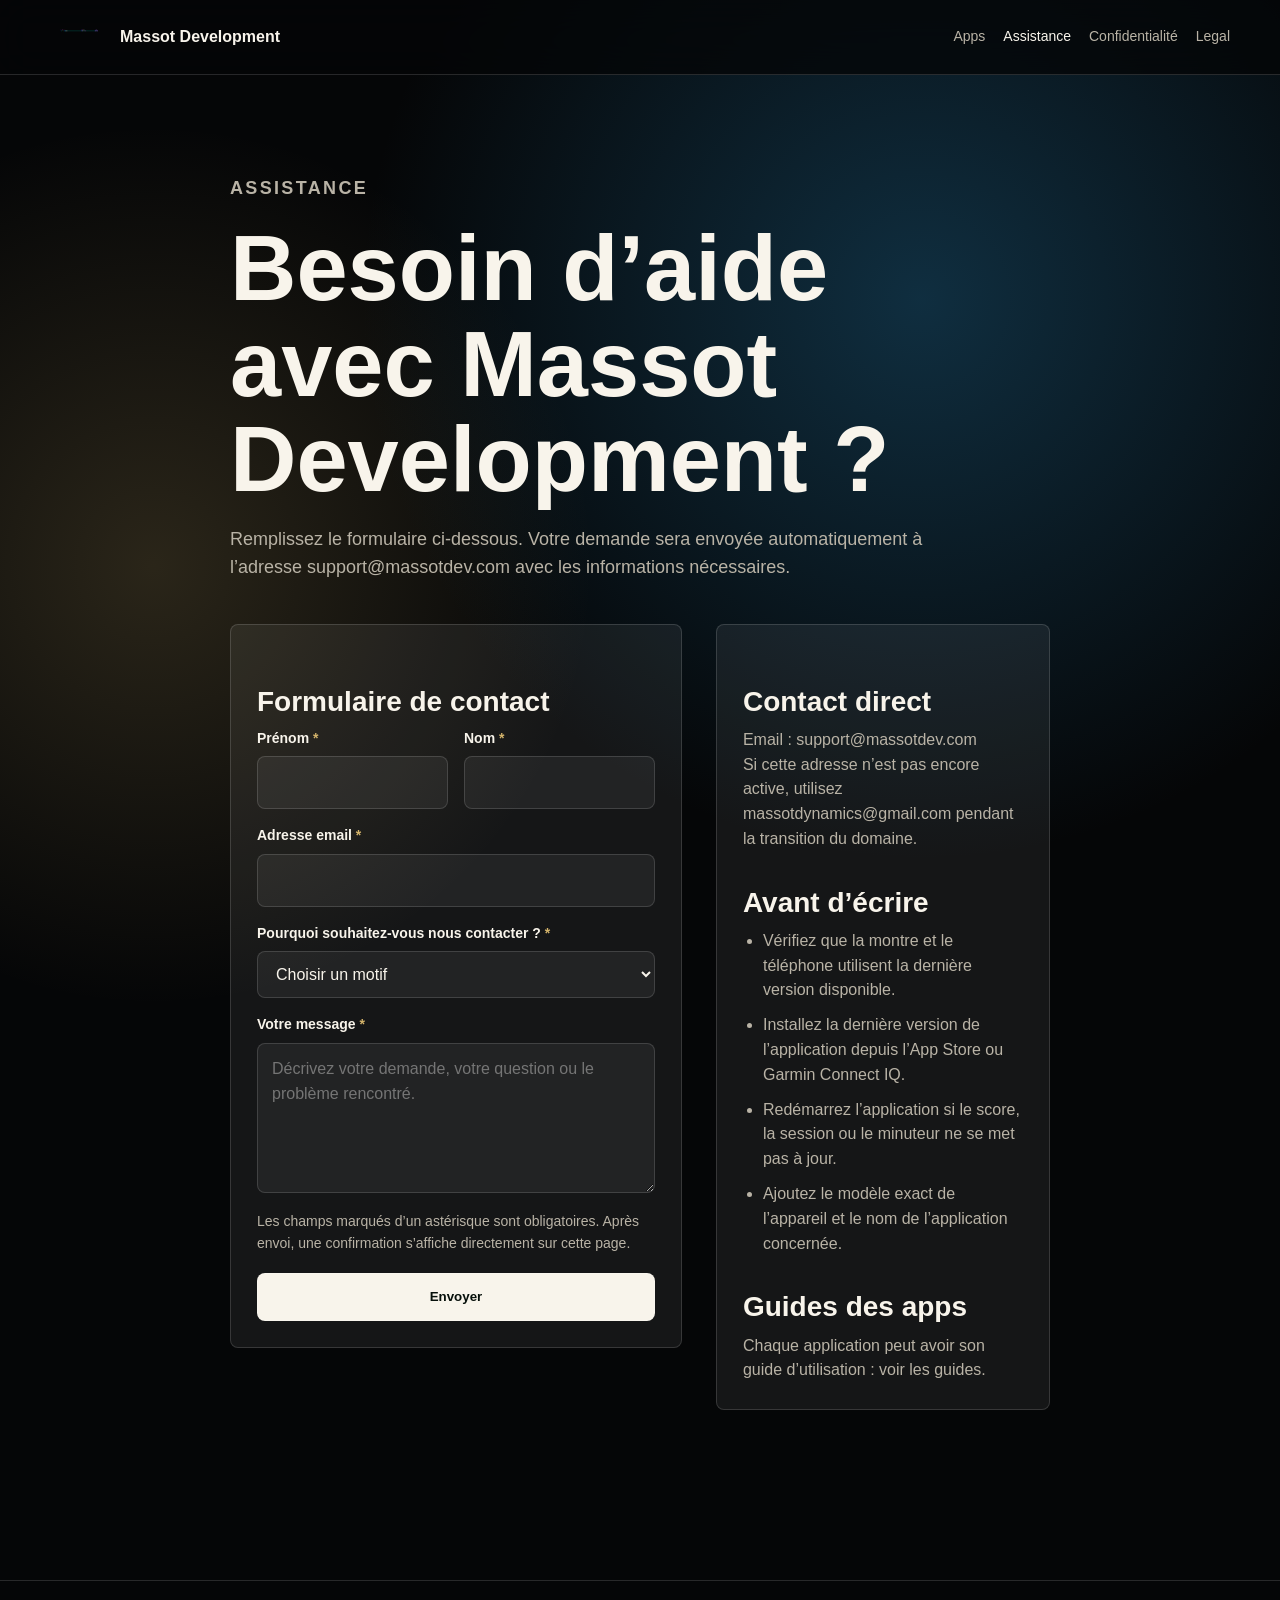
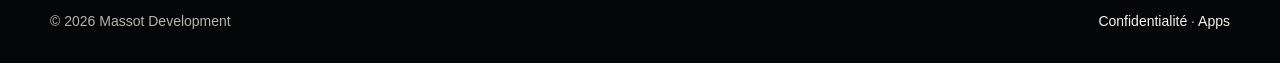
==== commit 36201c2f: "Submit support form without leaving page" ====
--- a/support.html
+++ b/support.html
@@ -21,14 +21,20 @@
     .form-field input:focus, .form-field select:focus, .form-field textarea:focus { border-color: var(--gold); box-shadow: 0 0 0 3px rgba(212,180,107,.18); }
     .choice-group { display: grid; gap: 9px; }
     .device-choices { display: grid; grid-template-columns: repeat(2, minmax(0, 1fr)); gap: 12px; }
-    .device-choice { min-height: 52px; display: flex; align-items: center; justify-content: center; gap: 9px; border: 1px solid var(--line); border-radius: 8px; background: rgba(255,255,255,.06); color: var(--text); font-weight: 800; cursor: pointer; }
-    .device-choice input { width: 16px; height: 16px; accent-color: var(--gold); }
+    .device-choice { min-height: 56px; display: flex; align-items: center; justify-content: center; border: 1px solid var(--line); border-radius: 8px; background: rgba(255,255,255,.06); color: var(--text); font-weight: 900; cursor: pointer; transition: background .2s ease, border-color .2s ease, color .2s ease, transform .2s ease; }
+    .device-choice input { position: absolute; opacity: 0; pointer-events: none; }
+    .device-choice:has(input:checked) { border-color: var(--gold); background: linear-gradient(145deg, var(--gold), var(--gold-soft)); color: #07100b; box-shadow: 0 14px 34px rgba(212,180,107,.2); }
+    .device-choice:hover { transform: translateY(-1px); border-color: rgba(212,180,107,.65); }
+    .device-choice.is-selected { border-color: var(--gold); background: linear-gradient(145deg, var(--gold), var(--gold-soft)); color: #07100b; box-shadow: 0 14px 34px rgba(212,180,107,.2); }
     .conditional-fields { display: none; grid-column: 1 / -1; gap: 16px; }
     .conditional-fields.is-visible { display: grid; }
     .form-note { color: var(--muted); font-size: 14px; }
-    .success-message { display: none; margin-bottom: 22px; border: 1px solid rgba(212,180,107,.42); border-radius: 8px; background: rgba(212,180,107,.12); padding: 16px; color: var(--text); }
-    .success-message.is-visible { display: block; }
+    .status-message { display: none; margin-bottom: 22px; border-radius: 8px; padding: 16px; color: var(--text); }
+    .status-message.is-visible { display: block; }
+    .status-message.success { border: 1px solid rgba(212,180,107,.42); background: rgba(212,180,107,.12); }
+    .status-message.error { border: 1px solid rgba(255,125,125,.42); background: rgba(255,125,125,.12); }
     .hidden-field { position: absolute; left: -9999px; opacity: 0; }
+    .button[disabled] { opacity: .62; cursor: wait; }
     @media (max-width: 860px) { .support-layout, .form-grid, .device-choices { grid-template-columns: 1fr; } .form-field.full, .conditional-fields { grid-column: auto; } }
   </style>
 </head>
@@ -53,17 +59,15 @@
         <p>Remplissez le formulaire ci-dessous. Votre demande sera envoyée automatiquement à l’adresse support@massotdev.com avec les informations nécessaires.</p>
       </div>
 
-      <div class="success-message" id="success-message">
-        Merci, votre message a bien été préparé pour l’envoi. Si c’est le premier message reçu via ce formulaire, une confirmation peut être demandée sur l’adresse support@massotdev.com.
-      </div>
+      <div class="status-message" id="form-status" role="status" aria-live="polite"></div>
 
       <div class="support-layout">
         <section class="support-card" aria-labelledby="contact-form-title">
           <h2 id="contact-form-title">Formulaire de contact</h2>
-          <form class="support-form" id="support-form" action="https://formsubmit.co/support@massotdev.com" method="POST">
+          <form class="support-form" id="support-form" action="https://formsubmit.co/ajax/support@massotdev.com" method="POST">
             <input type="hidden" name="_subject" id="email-subject" value="Nouvelle demande Massot Development">
             <input type="hidden" name="_template" value="table">
-            <input type="hidden" name="_next" value="https://massotdev.com/support.html?sent=1">
+            <input type="hidden" name="_captcha" value="false">
             <input type="text" name="_honey" class="hidden-field" tabindex="-1" autocomplete="off">
 
             <div class="form-grid">
@@ -105,8 +109,8 @@
                 <div class="choice-group full">
                   <span class="choice-label">Plateforme de l’appareil <span class="required">*</span></span>
                   <div class="device-choices">
-                    <label class="device-choice"><input type="radio" name="Plateforme de l’appareil" value="Apple" data-required-when-visible> Apple</label>
-                    <label class="device-choice"><input type="radio" name="Plateforme de l’appareil" value="Garmin" data-required-when-visible> Garmin</label>
+                    <label class="device-choice"><input type="radio" name="Plateforme de l’appareil" value="Apple" data-required-when-visible>Apple</label>
+                    <label class="device-choice"><input type="radio" name="Plateforme de l’appareil" value="Garmin" data-required-when-visible>Garmin</label>
                   </div>
                 </div>
                 <div class="form-field full">
@@ -135,8 +139,8 @@
                 <textarea id="message" name="Message" placeholder="Décrivez votre demande, votre question ou le problème rencontré." required></textarea>
               </div>
             </div>
-            <p class="form-note">Les champs marqués d’un astérisque sont obligatoires. Le formulaire utilise FormSubmit pour transmettre votre message à support@massotdev.com.</p>
-            <button class="button primary" type="submit">Envoyer</button>
+            <p class="form-note">Les champs marqués d’un astérisque sont obligatoires. Après envoi, une confirmation s’affiche directement sur cette page.</p>
+            <button class="button primary" id="submit-button" type="submit">Envoyer</button>
           </form>
         </section>
 
@@ -168,7 +172,9 @@
     const appFields = document.getElementById('app-fields');
     const quoteFields = document.getElementById('quote-fields');
     const subjectField = document.getElementById('email-subject');
-    const successMessage = document.getElementById('success-message');
+    const statusMessage = document.getElementById('form-status');
+    const submitButton = document.getElementById('submit-button');
+    const deviceChoices = document.querySelectorAll('.device-choice input');
 
     function setRequired(container, required) {
       container.querySelectorAll('[data-required-when-visible]').forEach((field) => {
@@ -179,6 +185,13 @@
           else field.value = '';
         }
       });
+      updateDeviceChoices();
+    }
+
+    function updateDeviceChoices() {
+      deviceChoices.forEach((input) => {
+        input.closest('.device-choice').classList.toggle('is-selected', input.checked);
+      });
     }
 
     function updateConditionalFields() {
@@ -192,18 +205,48 @@
       setRequired(quoteFields, isQuoteRequest);
     }
 
+    function showStatus(type, message) {
+      statusMessage.className = `status-message ${type} is-visible`;
+      statusMessage.textContent = message;
+      statusMessage.scrollIntoView({ behavior: 'smooth', block: 'center' });
+    }
+
     reason.addEventListener('change', updateConditionalFields);
-
-    form.addEventListener('submit', () => {
+    deviceChoices.forEach((input) => input.addEventListener('change', updateDeviceChoices));
+
+    form.addEventListener('submit', async (event) => {
+      event.preventDefault();
+      if (!form.reportValidity()) return;
+
       const firstName = form.elements['Prénom'].value.trim();
       const lastName = form.elements['Nom'].value.trim();
       const reasonValue = reason.value || 'Demande Massot Development';
       subjectField.value = `${reasonValue} - ${firstName} ${lastName}`;
+
+      submitButton.disabled = true;
+      submitButton.textContent = 'Envoi en cours...';
+      statusMessage.className = 'status-message';
+      statusMessage.textContent = '';
+
+      try {
+        const response = await fetch(form.action, {
+          method: 'POST',
+          body: new FormData(form),
+          headers: { Accept: 'application/json' }
+        });
+
+        if (!response.ok) throw new Error('Form submission failed');
+
+        form.reset();
+        updateConditionalFields();
+        showStatus('success', 'Votre message a bien été envoyé. Une réponse vous sera apportée en moins de 48 h.');
+      } catch (error) {
+        showStatus('error', 'L’envoi n’a pas pu aboutir pour le moment. Vous pouvez réessayer dans quelques instants ou écrire directement à support@massotdev.com.');
+      } finally {
+        submitButton.disabled = false;
+        submitButton.textContent = 'Envoyer';
+      }
     });
-
-    if (new URLSearchParams(window.location.search).get('sent') === '1') {
-      successMessage.classList.add('is-visible');
-    }
 
     updateConditionalFields();
   </script>
